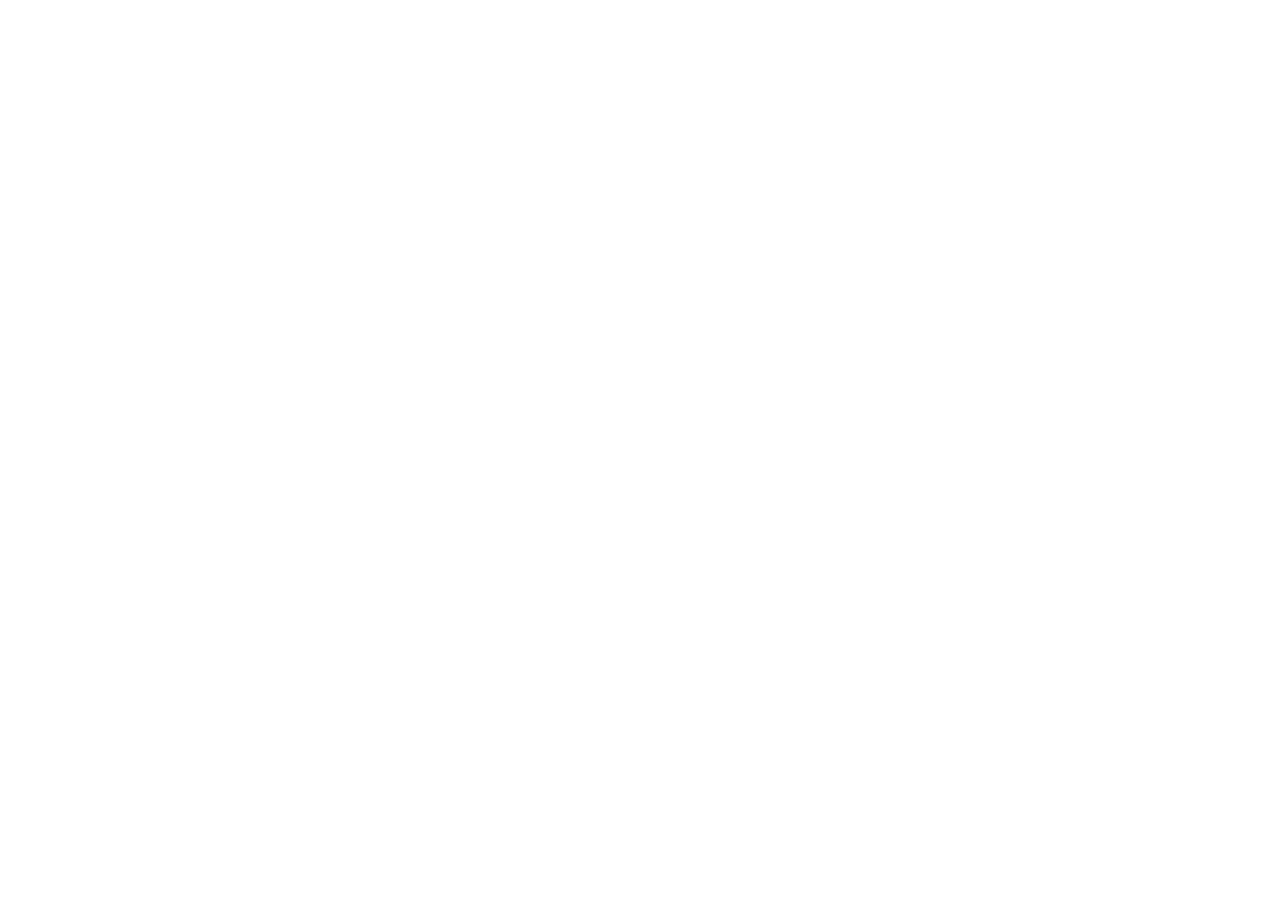
==== frontend/src/index.html @ ba0dc721 "Initial commit: html structure for the website, file structure, and css file" ====
<!DOCTYPE html>
<html lang="en">
<head>
    <meta charset="UTF-8">
    <meta name="viewport" content="width=device-width, initial-scale=1.0">
    <title>Focus  Pocus</title>
</head>
<body>
    <header>
        <nav>
            
        </nav>
    </header>
</body>
</html>
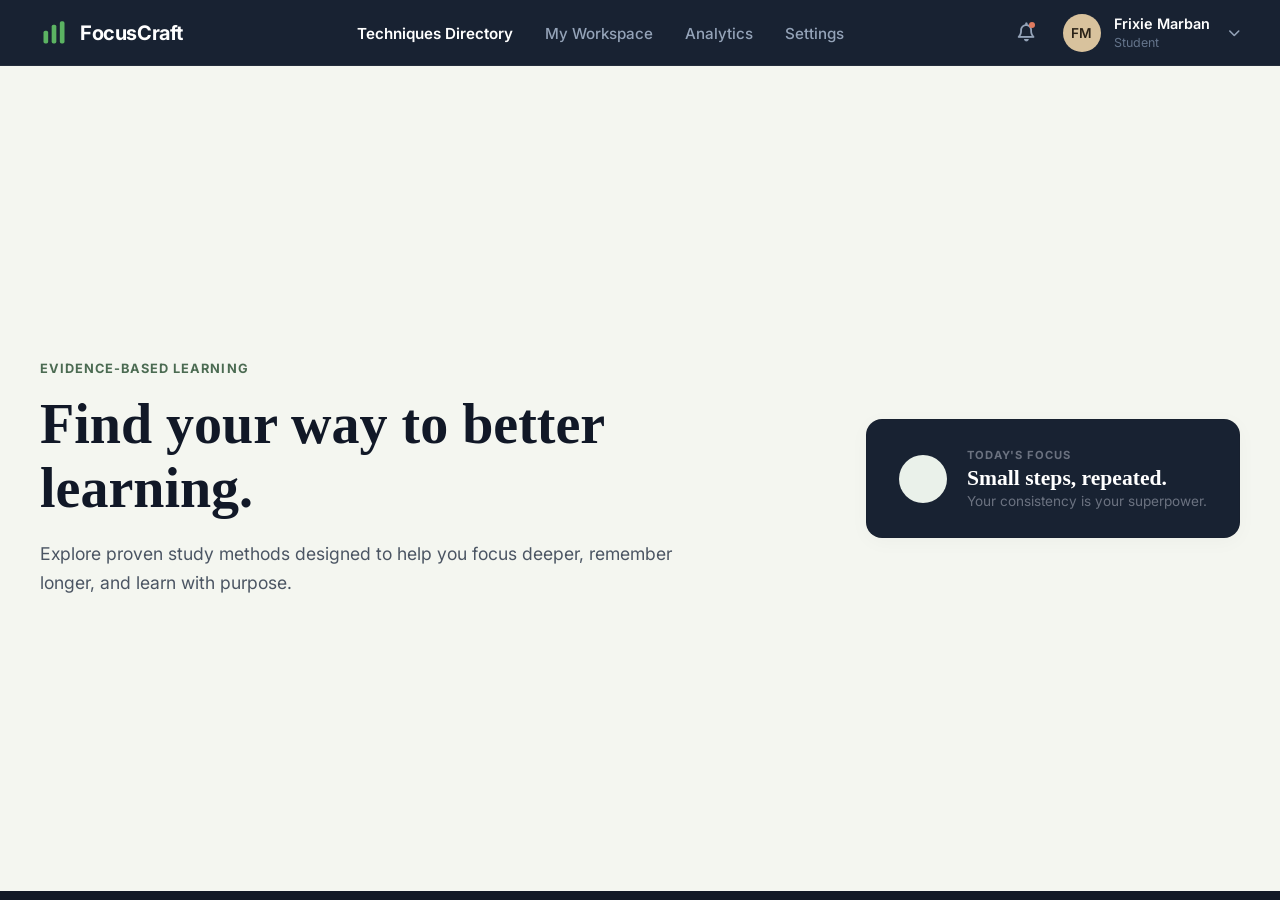
==== commit c1a42ea3: "I added the navigation and the hero section with their corresponding designs. The files are also in " ====
--- a/frontend/src/index.html
+++ b/frontend/src/index.html
@@ -3,13 +3,86 @@
 <head>
     <meta charset="UTF-8">
     <meta name="viewport" content="width=device-width, initial-scale=1.0">
-    <title>Focus  Pocus</title>
+    <title>Focus Pocus</title>
+    <!-- Google Fonts for crisp typography -->
+    <link rel="preconnect" href="https://fonts.googleapis.com">
+    <link rel="preconnect" href="https://fonts.gstatic.com" crossorigin>
+    <link href="https://fonts.googleapis.com/css2?family=Inter:wght@400;500;600;700&display=swap" rel="stylesheet">
+    <!-- FontAwesome for the notification bell icon -->
+    <link rel="stylesheet" href="https://cdnjs.cloudflare.com/ajax/libs/font-awesome/6.4.0/css/all.min.css">
+    
+    <link rel="stylesheet" href="css/style.css">
+    <script src="js/script.js" defer></script>
 </head>
 <body>
-    <header>
-        <nav>
-            
+    <header class="navbar-header">
+        <nav class="navbar">
+            <!-- Brand / Logo Section -->
+            <a href="#" class="brand">
+                <span class="brand-icon">
+                    <svg viewBox="0 0 24 24" width="28" height="28" fill="currentColor">
+                        <rect x="3" y="10" width="4" height="11" rx="1.5" />
+                        <rect x="10" y="5" width="4" height="16" rx="1.5" />
+                        <rect x="17" y="2" width="4" height="19" rx="1.5" />
+                    </svg>
+                </span>
+                <span class="brand-name">FocusCraft</span>
+            </a>
+
+            <!-- Central Navigation Links -->
+            <ul class="nav-links">
+                <li><a href="#" class="nav-link active">Techniques Directory</a></li>
+                <li><a href="#" class="nav-link">My Workspace</a></li>
+                <li><a href="#" class="nav-link">Analytics</a></li>
+                <li><a href="#" class="nav-link">Settings</a></li>
+            </ul>
+
+            <!-- Right Utilities / User Profile Section -->
+            <div class="user-menu">
+                <!-- Notification Bell with Dot -->
+                <button class="notification-btn" aria-label="Notifications">
+                    <i class="fa-regular fa-bell"></i>
+                    <span class="notification-dot"></span>
+                </button>
+
+                <!-- User Profile Badge -->
+                <div class="user-profile">
+                    <div class="avatar">FM</div>
+                    <div class="user-info">
+                        <span class="user-name">Frixie Marban</span>
+                        <span class="user-role">Student</span>
+                    </div>
+                    <i class="fa-solid fa-chevron-down dropdown-arrow"></i>
+                </div>
+            </div>
         </nav>
     </header>
+    <!-- Hero Section -->
+    <main class="hero-section">
+        <div class="hero-container">
+            <!-- Left Text Content -->
+            <div class="hero-content">
+                <span class="hero-badge">EVIDENCE-BASED LEARNING</span>
+                <h1 class="hero-title">
+                    Find your way to better learning.
+                </h1>
+                <p class="hero-description">
+                    Explore proven study methods designed to help you focus deeper, remember longer, and learn with purpose.
+                </p>
+            </div>
+
+            <!-- Right Focus Card -->
+            <div class="focus-card">
+                <div class="focus-icon-wrapper">
+                    <i class="fa-solid fa-sparkles"></i>
+                </div>
+                <div class="focus-card-text">
+                    <span class="focus-card-label">TODAY'S FOCUS</span>
+                    <h3 class="focus-card-title">Small steps, repeated.</h3>
+                    <p class="focus-card-subtitle">Your consistency is your superpower.</p>
+                </div>
+            </div>
+        </div>
+    </main>
 </body>
 </html>
--- a/frontend/src/css/style.css
+++ b/frontend/src/css/style.css
@@ -0,0 +1,15 @@
+@import 'nav.css';
+@import 'hero-section.css';
+
+/* Reset and Base Styles */
+* {
+    margin: 0;
+    padding: 0;
+    box-sizing: border-box;
+}
+
+body {
+    font-family: 'Inter', -apple-system, BlinkMacSystemFont, sans-serif;
+    background-color: #121926; /* Dark background matching the theme */
+    color: #ffffff;
+}
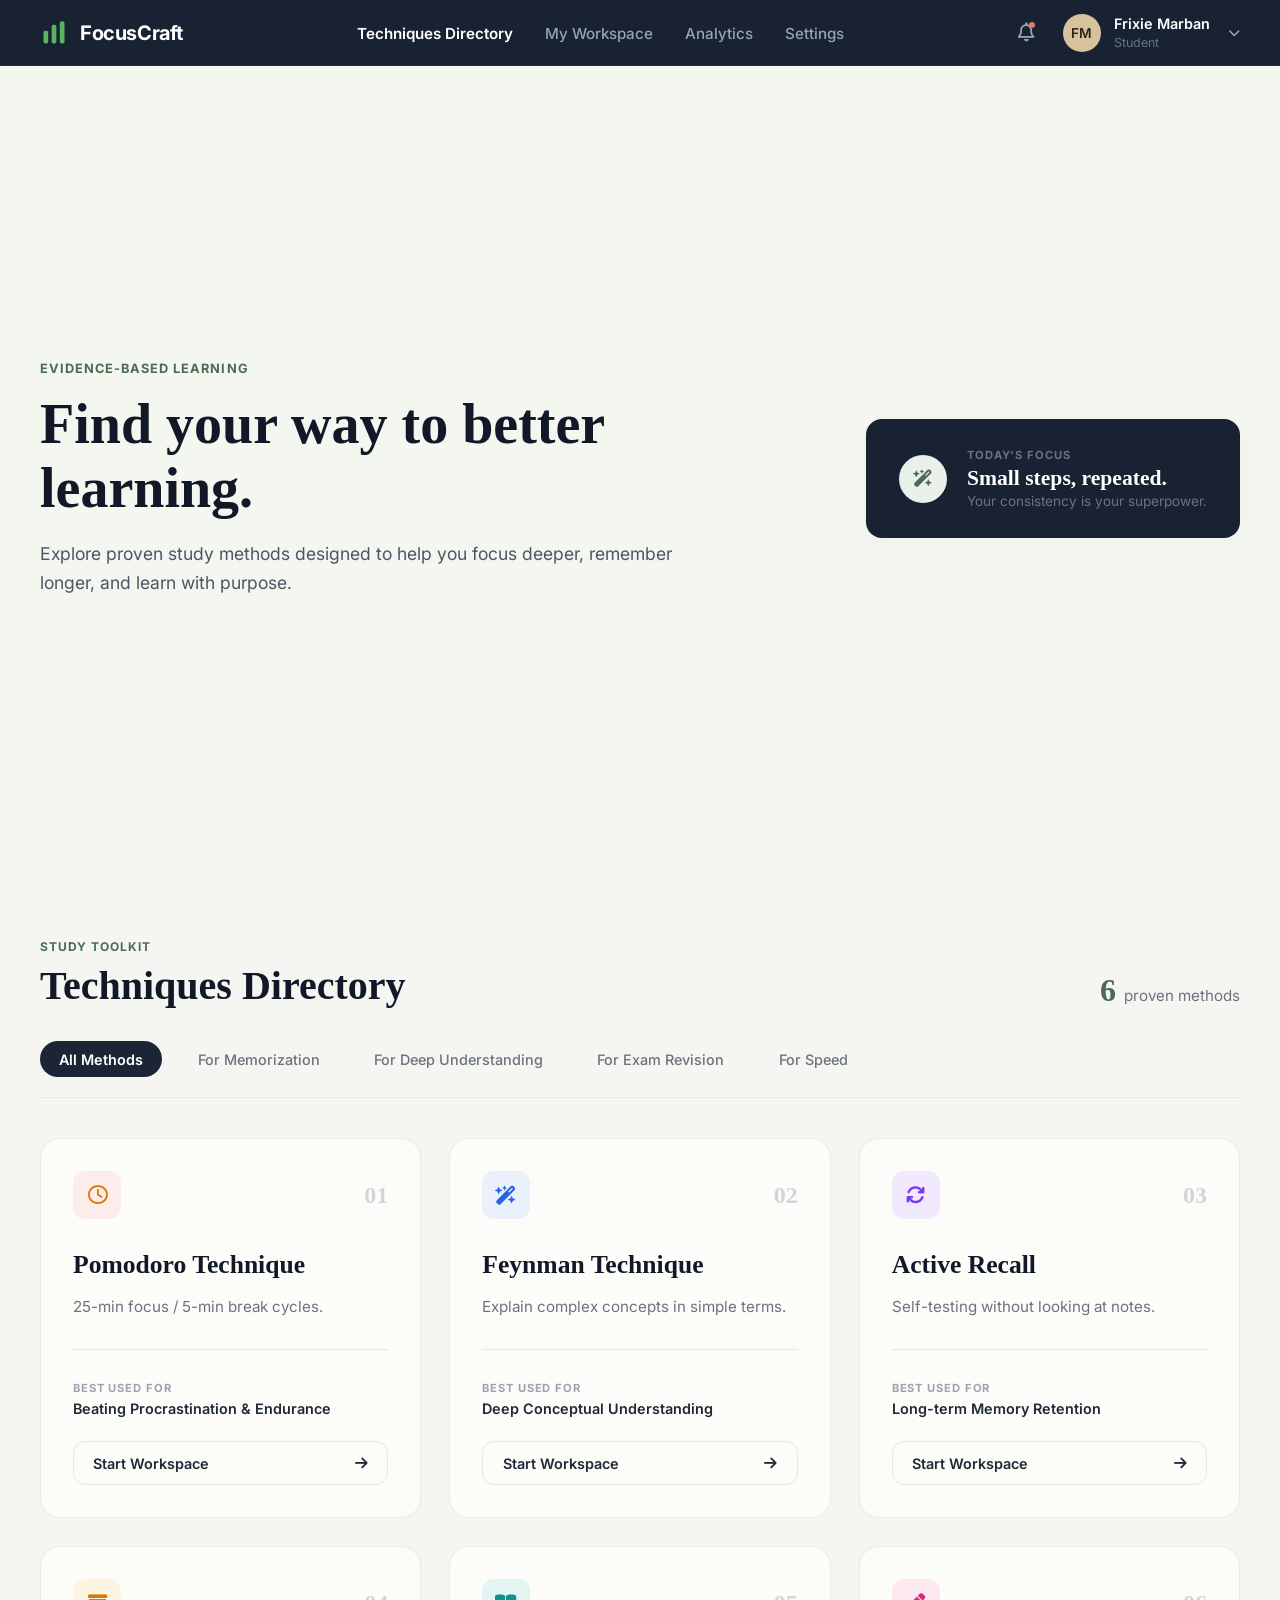
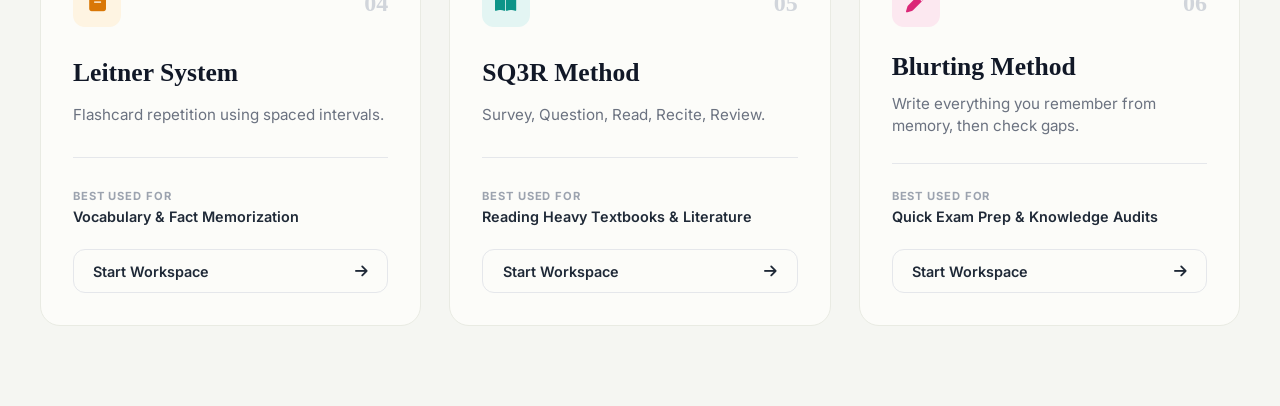
==== commit 25224973: "finished the whole dashboard of the website withe their respectives design(css) and dynamic function" ====
--- a/frontend/src/index.html
+++ b/frontend/src/index.html
@@ -12,7 +12,7 @@
     <link rel="stylesheet" href="https://cdnjs.cloudflare.com/ajax/libs/font-awesome/6.4.0/css/all.min.css">
     
     <link rel="stylesheet" href="css/style.css">
-    <script src="js/script.js" defer></script>
+    <script src="js/filter.js" defer></script>
 </head>
 <body>
     <header class="navbar-header">
@@ -74,7 +74,7 @@
             <!-- Right Focus Card -->
             <div class="focus-card">
                 <div class="focus-icon-wrapper">
-                    <i class="fa-solid fa-sparkles"></i>
+                    <i class="fa-solid fa-wand-magic-sparkles"></i>
                 </div>
                 <div class="focus-card-text">
                     <span class="focus-card-label">TODAY'S FOCUS</span>
@@ -84,5 +84,162 @@
             </div>
         </div>
     </main>
+    <!-- Techniques Section -->
+    <section class="directory-section">
+        <div class="directory-container">
+        
+            <!-- Header & Counter -->
+            <div class="directory-header">
+                <div class="header-text">
+                    <span class="section-badge">STUDY TOOLKIT</span>
+                    <h2 class="directory-title">Techniques Directory</h2>
+                </div>
+                <div class="count-badge">
+                    <span class="count-number">6</span>
+                    <span class="count-label">proven methods</span>
+                </div>
+            </div>
+
+            <!-- Filter Category Tabs -->
+            <div class="filter-tabs">
+                <button class="filter-btn active" data-category="all">All Methods</button>
+                <button class="filter-btn" data-category="memorization">For Memorization</button>
+                <button class="filter-btn" data-category="understanding">For Deep Understanding</button>
+                <button class="filter-btn" data-category="exam">For Exam Revision</button>
+                <button class="filter-btn" data-category="speed">For Speed</button>
+            </div>
+
+            <!-- Cards Grid -->
+            <div class="cards-grid">
+
+                <!-- Card 01: Pomodoro Technique -->
+                <div class="card" data-category="speed">
+                    <div class="card-header">
+                        <div class="icon-box icon-peach">
+                            <i class="fa-regular fa-clock"></i>
+                        </div>
+                        <span class="card-number">01</span>
+                    </div>
+                    <h3 class="card-title">Pomodoro Technique</h3>
+                    <p class="card-desc">25-min focus / 5-min break cycles.</p>
+                    <div class="card-divider"></div>
+                    <div class="card-footer">
+                        <span class="footer-label">BEST USED FOR</span>
+                        <p class="footer-value">Beating Procrastination & Endurance</p>
+                        <button class="start-btn">
+                            <span>Start Workspace</span>
+                            <i class="fa-solid fa-arrow-right"></i>
+                        </button>
+                    </div>
+                </div>
+
+                <!-- Card 02: Feynman Technique (Fixed Icon) -->
+                <div class="card" data-category="understanding">
+                    <div class="card-header">
+                        <div class="icon-box icon-blue">
+                            <i class="fa-solid fa-wand-magic-sparkles"></i>
+                        </div>
+                        <span class="card-number">02</span>
+                    </div>
+                    <h3 class="card-title">Feynman Technique</h3>
+                    <p class="card-desc">Explain complex concepts in simple terms.</p>
+                    <div class="card-divider"></div>
+                    <div class="card-footer">
+                        <span class="footer-label">BEST USED FOR</span>
+                        <p class="footer-value">Deep Conceptual Understanding</p>
+                        <button class="start-btn">
+                            <span>Start Workspace</span>
+                            <i class="fa-solid fa-arrow-right"></i>
+                        </button>
+                    </div>
+                </div>
+
+                <!-- Card 03: Active Recall -->
+                <div class="card" data-category="memorization exam">
+                    <div class="card-header">
+                        <div class="icon-box icon-purple">
+                            <i class="fa-solid fa-arrows-rotate"></i>
+                        </div>
+                        <span class="card-number">03</span>
+                    </div>
+                    <h3 class="card-title">Active Recall</h3>
+                    <p class="card-desc">Self-testing without looking at notes.</p>
+                    <div class="card-divider"></div>
+                    <div class="card-footer">
+                        <span class="footer-label">BEST USED FOR</span>
+                        <p class="footer-value">Long-term Memory Retention</p>
+                        <button class="start-btn">
+                            <span>Start Workspace</span>
+                            <i class="fa-solid fa-arrow-right"></i>
+                        </button>
+                    </div>
+                </div>
+
+                <!-- Card 04: Leitner System -->
+                <div class="card" data-category="memorization">
+                    <div class="card-header">
+                        <div class="icon-box icon-yellow">
+                            <i class="fa-solid fa-box-archive"></i>
+                        </div>
+                        <span class="card-number">04</span>
+                    </div>
+                    <h3 class="card-title">Leitner System</h3>
+                    <p class="card-desc">Flashcard repetition using spaced intervals.</p>
+                    <div class="card-divider"></div>
+                    <div class="card-footer">
+                        <span class="footer-label">BEST USED FOR</span>
+                        <p class="footer-value">Vocabulary & Fact Memorization</p>
+                        <button class="start-btn">
+                            <span>Start Workspace</span>
+                            <i class="fa-solid fa-arrow-right"></i>
+                        </button>
+                    </div>
+                </div>
+
+                <!-- Card 05: SQ3R Method (Fixed Class) -->
+                <div class="card" data-category="understanding">
+                    <div class="card-header">
+                        <div class="icon-box icon-teal">
+                            <i class="fa-solid fa-book-open"></i>
+                        </div>
+                        <span class="card-number">05</span>
+                    </div>
+                    <h3 class="card-title">SQ3R Method</h3>
+                    <p class="card-desc">Survey, Question, Read, Recite, Review.</p>
+                    <div class="card-divider"></div>
+                    <div class="card-footer">
+                        <span class="footer-label">BEST USED FOR</span>
+                        <p class="footer-value">Reading Heavy Textbooks & Literature</p>
+                        <button class="start-btn">
+                            <span>Start Workspace</span>
+                            <i class="fa-solid fa-arrow-right"></i>
+                        </button>
+                    </div>
+                </div>
+
+                <!-- Card 06: Blurting Method (Fixed Icon) -->
+                <div class="card" data-category="exam speed">
+                    <div class="card-header">
+                        <div class="icon-box icon-pink">
+                            <i class="fa-solid fa-pen"></i>
+                        </div>
+                        <span class="card-number">06</span>
+                    </div>
+                    <h3 class="card-title">Blurting Method</h3>
+                    <p class="card-desc">Write everything you remember from memory, then check gaps.</p>
+                    <div class="card-divider"></div>
+                    <div class="card-footer">
+                        <span class="footer-label">BEST USED FOR</span>
+                        <p class="footer-value">Quick Exam Prep & Knowledge Audits</p>
+                        <button class="start-btn">
+                            <span>Start Workspace</span>
+                            <i class="fa-solid fa-arrow-right"></i>
+                        </button>
+                    </div>
+                </div>
+
+            </div>
+        </div>
+    </section>
 </body>
 </html>
--- a/frontend/src/css/style.css
+++ b/frontend/src/css/style.css
@@ -1,5 +1,6 @@
 @import 'nav.css';
 @import 'hero-section.css';
+@import 'techniques-section.css';
 
 /* Reset and Base Styles */
 * {
